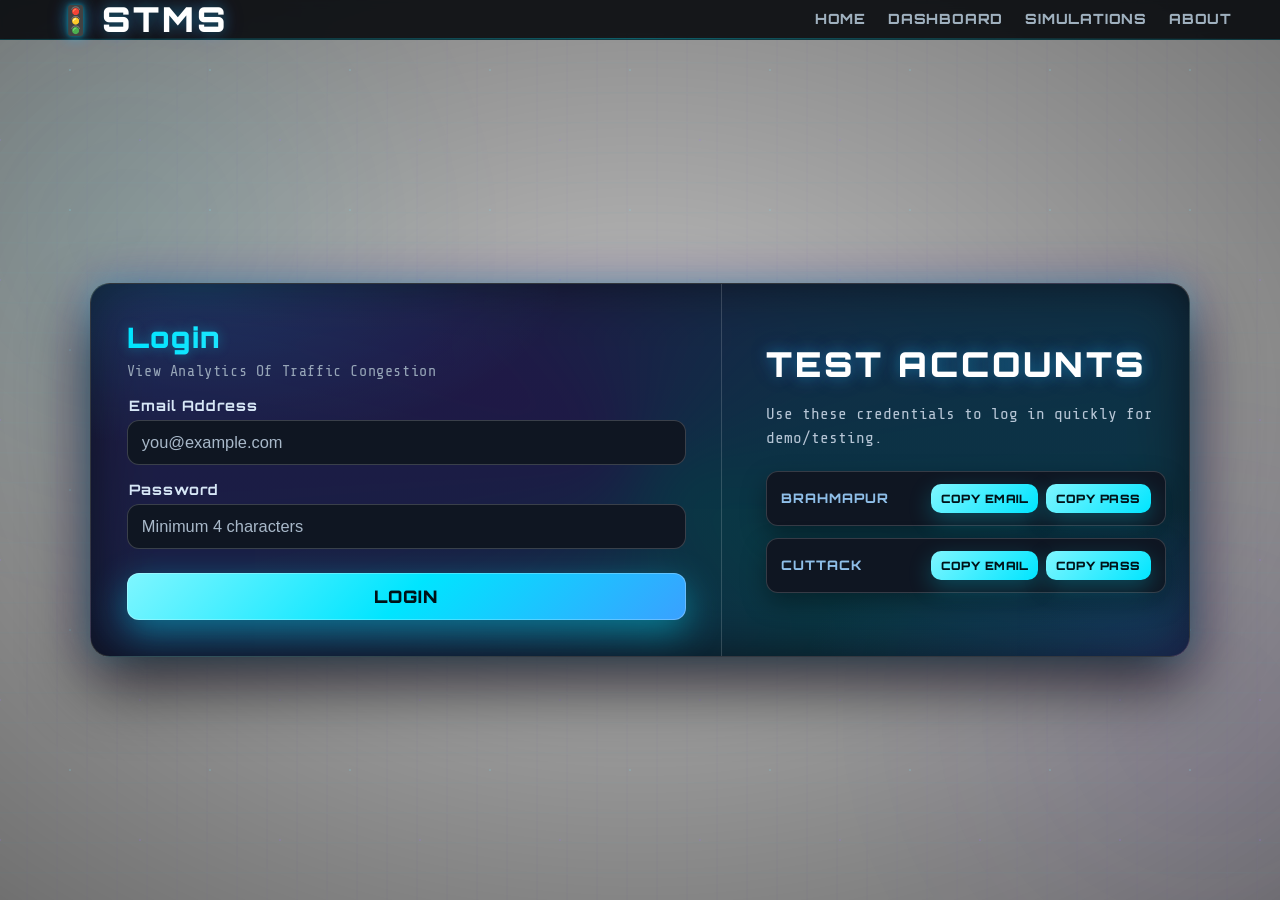
==== index.html @ 1a7c2e80 "Add files via upload" ====
<!DOCTYPE html>
<html lang="en">
<head>
<meta charset="UTF-8" />
<meta name="viewport" content="width=device-width, initial-scale=1.0"/>
<title>Odisha Traffic Management - Login</title>

<link href="https://fonts.googleapis.com/css2?family=Orbitron:wght@400;700;900&family=Share+Tech+Mono&display=swap" rel="stylesheet">

<style>

:root{
  --accent:#00e5ff;
  --accent2:#7a39ff;
  --text:#eef1f4;
  --muted:#97a6b8;
  --error:#ff6b6b;
  --panel:#0c121b;
  --panel2:#0a0f17;
  --line:rgba(255,255,255,.16);
  --nav-h: 40px; /* ultra-slim navbar */
}

/* Reset */
*{margin:0;padding:0;box-sizing:border-box}
html,body{height:100%}

/* GLOBAL */
body{
  /* background:#000; color:var(--text);  */
   background: url("photo.jpg") center/cover no-repeat fixed;
  color:var(--text); 
  font-family:'Share Tech Mono',system-ui,Segoe UI,Roboto,Arial,sans-serif;
  display:flex; align-items:center; justify-content:center;
  padding: calc(min(4vh,24px) + var(--nav-h)) 12px min(4vh,24px);
  position:relative;
  overflow-x:hidden;
}

/* BACKGROUND VIDEO (blurred) */
.bg-video{
  position:fixed; inset:0;
  width:100%; height:100%; object-fit:cover;
  z-index:-3;
  /* filter: blur(7px) brightness(.45) contrast(1.08) saturate(1.05);
  transform: scale(1.06); /* hide blur edges */
   /* will-change: filter, transform;
  background:#000;     */
}

/* Vignette overlay to boost readability */
.bg-vignette{
  position:fixed; inset:0; z-index:-2; pointer-events:none;
  background:
    radial-gradient(120% 120% at 50% 45%, rgba(0,0,0,.25) 0%, rgba(0,0,0,.55) 60%, rgba(0,0,0,.8) 100%);
}

/* EFFECT LAYERS (over video, under content) */
.bg{
  position:fixed; inset:0; z-index:-1; pointer-events:none; overflow:hidden;
  transform: translateZ(0);
}

/* Corner neon glows */
.glow{position:absolute; width:60vmax; height:60vmax; border-radius:50%; filter: blur(90px); opacity:.22;}
.glow.l{
  left:-20vmax; top:-12vmax;
  background: radial-gradient(circle at 50% 50%, rgba(0,229,255,.42), transparent 60%);
  animation: floatL 20s ease-in-out infinite alternate;
}
.glow.r{
  right:-24vmax; bottom:-16vmax;
  background: radial-gradient(circle at 50% 50%, rgba(122,57,255,.36), transparent 60%);
  animation: floatR 26s ease-in-out infinite alternate;
}

/* Subtle animated grid */
.grid{
  position:absolute; inset:-2px; opacity:.16; mix-blend-mode:normal;
  background:
    repeating-linear-gradient(0deg, transparent 0 28px, rgba(0,229,255,.12) 29px 30px),
    repeating-linear-gradient(90deg, transparent 0 28px, rgba(122,57,255,.1) 29px 30px);
  animation: drift 28s linear infinite;
  -webkit-mask: radial-gradient(120% 120% at 50% 45%, #000 60%, transparent 95%);
          mask: radial-gradient(120% 120% at 50% 45%, #000 60%, transparent 95%);
}

/* Sparse twinkling dots */
.dots{
  position:absolute; inset:0; opacity:.18;
  background:
    radial-gradient(#7ee9ff 1px, transparent 1px) 0 0/ 140px 140px,
    radial-gradient(#9d77ff 1px, transparent 1px) 70px 70px/ 140px 140px;
  animation: dotsMove 40s linear infinite;
}

/* Gentle scan sweep */
.scan{
  position:absolute; left:0; right:0; height:120px; top:-120px; opacity:.22;
  background: linear-gradient(to bottom, transparent 0%, rgba(0,229,255,.08) 50%, transparent 100%);
  filter: blur(1px);
  animation: scanMove 12s linear infinite;
}

/* NAVBAR (sleek horizontal line) */
.navbar{
  position:fixed; top:0; left:0; right:0; height:var(--nav-h);
  background:rgba(8,10,14,.9);
  border-bottom:1px solid rgba(0,229,255,.18);
  backdrop-filter: blur(4px);
  z-index:1000;
}
.navbar::after{
  content:""; position:absolute; left:0; right:0; bottom:0; height:1px;
  background: linear-gradient(90deg, transparent, rgba(0,229,255,.35), transparent);
}
.nav-inner{
  width:min(1200px, 96vw);
  margin:0 auto; height:100%;
  display:flex; align-items:center; justify-content:space-between;
  padding:0 8px;
}

/* VERY SMALL brand (short text) */
.brand{
  display:flex; align-items:center; gap:6px; text-decoration:none;
  font-family:'Orbitron',sans-serif; font-weight:900; letter-spacing:.5px; text-transform:uppercase;
  color:var(--accent);
  font-size: clamp(.36rem, .2rem + .35vw, .56rem);
  text-shadow: 0 0 4px rgba(0,229,255,.55), 0 0 8px rgba(0,229,255,.3);
  line-height:1; white-space:nowrap;
}
.brand .icon{ font-size:.82em; filter: drop-shadow(0 0 2px rgba(0,229,255,.5)); }

.nav-links{ display:flex; align-items:center; gap: clamp(10px, 1.8vw, 22px); }
.nav-links a{
  font-family:'Orbitron',sans-serif; font-weight:800; text-transform:uppercase; text-decoration:none;
  letter-spacing:.8px; line-height:1; color:#9fb0be;
  font-size: clamp(.68rem, .45rem + .7vw, .88rem);
  transition: color .15s ease, text-shadow .15s ease, transform .15s ease;
}
.nav-links a:hover{ color:var(--accent); text-shadow:0 0 8px rgba(0,229,255,.8); transform: translateY(-1px); }
.nav-links a.active{ color:var(--accent); text-shadow:0 0 9px rgba(0,229,255,.9); }

/* Center neon card (split layout) */
.auth-card{
  width:min(1100px,95vw);
  border-radius:20px;
  background:
    radial-gradient(60% 80% at 10% 0%, rgba(0,229,255,.14), transparent 55%),
    radial-gradient(70% 80% at 100% 100%, rgba(122,57,255,.14), transparent 50%),
    linear-gradient(180deg, var(--panel) 0%, var(--panel2) 100%);
  border:1px solid var(--line);
  box-shadow:
    0 28px 64px rgba(0,0,0,.68),
    0 0 26px rgba(0,229,255,.26),
    0 0 56px rgba(122,57,255,.2);
  display:grid; grid-template-columns: 1.15fr 0.85fr;
  overflow:hidden;
  transform-style:preserve-3d;
  animation: popIn .6s cubic-bezier(.22,1,.36,1) both, floatPulse 6s ease-in-out 1s infinite;
  position:relative;
}
.auth-card::before{
  content:""; position:absolute; inset:-6px; border-radius:24px; z-index:-1;
  background: conic-gradient(from 120deg, rgba(0,229,255,.5), rgba(122,57,255,.5), rgba(0,229,255,.5));
  filter: blur(30px); opacity:.38;
}
.auth-card::after{
  content:""; position:absolute; inset:0; pointer-events:none; border-radius:20px;
  background: linear-gradient(120deg, rgba(255,255,255,.18), rgba(255,255,255,0) 60%);
  transform: skewX(-18deg); filter: blur(6px); opacity:.22;
  clip-path: inset(0 100% 0 0 round 20px);
  animation: sweep 1.1s cubic-bezier(.22,1,.36,1) .35s forwards;
}

/* Left column (Login) */
.left{ padding: clamp(22px, 2.8vw, 40px); border-right:1px solid var(--line); }
.title{
  font-family:'Orbitron',sans-serif; font-weight:900;
  font-size: clamp(1.22rem,.88rem + 1.1vw,1.85rem); letter-spacing:1.6px; margin-bottom:8px;
  background: linear-gradient(90deg,var(--accent),#b7f3ff);
  -webkit-background-clip: text; background-clip:text; color:transparent;
  text-shadow:0 0 12px rgba(0,229,255,.35);
}
.sub{
  color:var(--muted); margin-bottom: clamp(16px,1.4vw,24px);
  font-size: clamp(.88rem,.72rem + .28vw,.98rem); letter-spacing:.6px;
}
.field{ margin-bottom:16px; }
label{
  display:block; margin:0 0 6px 2px; color:#d7e7f6;
  font-family:'Orbitron',sans-serif; font-weight:700; letter-spacing:1px;
  font-size: clamp(.86rem,.72rem + .22vw,1rem);
}
input{
  width:100%; padding:12px 14px; border-radius:12px; outline:none;
  background:#0f1622; color:#eaf6ff; border:1px solid rgba(255,255,255,.18);
  font-size: clamp(.95rem,.85rem + .22vw,1.05rem);
  transition:border .2s ease, box-shadow .2s ease, transform .12s ease;
  text-transform:none;
}
input::placeholder{ color:#a8b8c9; }
input:focus{
  border-color:var(--accent);
  box-shadow:0 0 0 4px rgba(0,229,255,.15), 0 10px 20px rgba(0,0,0,.35);
  transform: translateY(-1px);
}

.err{ display:none; color:var(--error); background:rgba(255,107,107,.1);
  border:1px solid rgba(255,107,107,.3); padding:8px 10px; border-radius:10px; font-size:.86rem; margin-top:8px; }

/* Button */
.btn{
  width:100%; margin-top:8px; border:none; cursor:pointer;
  padding:13px 18px; border-radius:12px;
  color:#001218; font-weight:900; letter-spacing:1px; font-family:'Orbitron',sans-serif;
  font-size: clamp(.98rem,.86rem + .35vw,1.08rem);
  background: linear-gradient(135deg, #7ff6ff, var(--accent), #3aa0ff);
  box-shadow: 0 12px 36px rgba(0,229,255,.45), inset 0 0 0 1px rgba(255,255,255,.25);
  transition: transform .18s ease, box-shadow .22s ease, filter .22s ease;
}
.btn:hover{ transform: translateY(-2px); filter:brightness(1.06);}
.btn:active{ transform: translateY(0); }

/* Right column (Test creds) */
.right{
  padding: clamp(20px, 2.6vw, 38px);
  display:flex; flex-direction:column; align-items:flex-start;
  justify-content:center; gap: clamp(14px,1.6vw,22px);
}
.brand{
  margin-left: clamp(6px, .8vw, 14px);
  font-family:'Orbitron',sans-serif; font-weight:900;
  font-size: clamp(1.35rem,.9rem + 1.8vw,2.15rem);
  letter-spacing:3px; color:#ffffff;
  text-shadow:0 0 14px rgba(0,229,255,.32), 0 0 22px rgba(122,57,255,.22);
}
.helper{ color:#b7c6d6; max-width:520px; line-height:1.5; margin-left: clamp(6px, .8vw, 14px); }
.creds{ width:100%; max-width:580px; display:grid; gap:12px; margin-left: clamp(6px, .8vw, 14px); }
.cred{
  background:#0f1622; border:1px solid rgba(255,255,255,.16); border-radius:12px;
  padding:12px 14px;
  display:flex; align-items:center; justify-content:space-between; gap:12px;
  box-shadow:0 10px 24px rgba(0,0,0,.35);
}
.cred .label{ color:#8fbfe9; font-weight:800; font-family:'Orbitron',sans-serif; letter-spacing:1px; font-size:.82rem; }
.cred .value{ display:none; } /* prevent stray 'E..' */
.actions{ display:flex; gap:8px; }
.copy{
  border:none; cursor:pointer; color:#001218;
  background:linear-gradient(135deg,#7ff6ff,var(--accent));
  font-family:'Orbitron',sans-serif; font-weight:900; letter-spacing:.5px;
  padding:7px 10px; border-radius:10px; box-shadow:0 8px 22px rgba(0,229,255,.25);
  transition: transform .15s ease, filter .2s ease;
  font-size:.72rem;
}
.copy:hover{ transform: translateY(-1px); filter:brightness(1.05); }
.copy:active{ transform: translateY(0); }

/* Keyframes for background */
@keyframes drift{
  0%{ background-position: 0 0, 0 0; }
  100%{ background-position: 300px 300px, -300px -300px; }
}
@keyframes scanMove{
  0%{ transform: translateY(-120px); }
  100%{ transform: translateY(120vh); }
}
@keyframes dotsMove{
  0%{ background-position: 0 0, 70px 70px; }
  100%{ background-position: 140px 140px, 210px 210px; }
}
@keyframes floatL{
  0%{ transform: translate(0,0) scale(1); }
  100%{ transform: translate(2%, -2%) scale(1.05); }
}
@keyframes floatR{
  0%{ transform: translate(0,0) scale(1); }
  100%{ transform: translate(-2%, 2%) scale(1.06); }
}
@keyframes popIn{
  0%{ opacity:0; transform: scale(.92) translateY(18px); }
  60%{ opacity:1; transform: scale(1.04) translateY(-2px); }
  100%{ transform: scale(1) translateY(0); }
}
@keyframes floatPulse{ 0%,100%{ transform: translateY(0);} 50%{ transform: translateY(-4px);} }
@keyframes sweep{ 0%{ clip-path: inset(0 100% 0 0 round 20px);} 100%{ clip-path: inset(0 0 0 0 round 20px); opacity:0;} }

/* Reduced motion */
@media (prefers-reduced-motion: reduce){
  .glow,.grid,.dots,.scan{ animation:none }
  .auth-card{ animation:none }
  .bg-video{ filter: brightness(.5) contrast(1.05); } /* keep static */
}
@media (max-width:880px){
  .auth-card{ grid-template-columns:1fr; }
  .left{ border-right:none; border-bottom:1px solid var(--line); }
}
</style>
</head>
<body>

<!-- Background video -->
<video class="bg-video" autoplay muted loop playsinline poster="traffic-poster.jpg">
  <source src="traffic.mp4" type="video/mp4">
  <!-- Add WebM optionally
  <source src="traffic.webm" type="video/webm"> -->
</video>
<div class="bg-vignette" aria-hidden="true"></div>

<!-- Extra effects -->
<div class="bg" aria-hidden="true">
  <div class="glow l"></div>
  <div class="glow r"></div>
  <div class="grid"></div>
  <div class="dots"></div>
  <div class="scan"></div>
</div>

<!-- ULTRA-SLIM NAVBAR -->
<nav class="navbar">
  <div class="nav-inner">
    <a href="index.html" class="brand" aria-label="Smart Traffic Management System" title="Smart Traffic Management System">
      <span class="icon">🚦</span>
      <span>STMS</span>
    </a>
    <div class="nav-links">
      <a href="index.html">Home</a>
      <a href="dashboard.html">Dashboard</a>
      <a href="simulation.html">Simulations</a>
      <a href="about.html">About</a>
    </div>
  </div>
</nav>

<div class="auth-card tilt" id="card">
  <!-- Left: Login -->
  <section class="left">
    <h1 class="title">Login</h1>
    <p class="sub">View Analytics Of Traffic Congestion</p>

    <form id="signupForm" novalidate>
      <div class="field">
        <label for="email">Email Address</label>
        <input id="email" name="email" type="text" placeholder="you@example.com" required>
      </div>
      <div class="field">
        <label for="pass">Password</label>
        <input id="pass" name="pass" type="password" placeholder="Minimum 4 characters" required>
      </div>

      <div class="err" id="errBox">Please fill all fields correctly.</div>
      <button class="btn" type="submit">LOGIN</button>
    </form>
  </section>

  <!-- Right: Test Credentials -->
  <section class="right">
    <div class="brand">TEST ACCOUNTS</div>
    <p class="helper">Use these credentials to log in quickly for demo/testing.</p>

    <div class="creds">
      <div class="cred" data-email="brahmapur@dashboard.com" data-pass="1234">
        <span class="label">BRAHMAPUR</span>
        <div class="actions">
          <button class="copy" data-type="email">COPY EMAIL</button>
          <button class="copy" data-type="pass">COPY PASS</button>
        </div>
      </div>

      <div class="cred" data-email="cuttack@dashboard.com" data-pass="1234">
        <span class="label">CUTTACK</span>
        <div class="actions">
          <button class="copy" data-type="email">COPY EMAIL</button>
          <button class="copy" data-type="pass">COPY PASS</button>
        </div>
      </div>
    </div>
  </section>
</div>

<script>
  // Add this to the login page to make DASHBOARD glow
document.addEventListener('DOMContentLoaded', function() {
  // Get current page name
  const currentPage = window.location.pathname.split('/').pop();
  
  // Only apply on login page
  if (currentPage === 'login.html') {
    // Find the dashboard link
    const dashboardLink = document.querySelector('.nav-links a[href="dashboard.html"]');
    
    // Add active class to dashboard link
    if (dashboardLink) {
      // First remove any existing active class
      document.querySelectorAll('.nav-links a').forEach(link => {
        link.classList.remove('active');
      });
      
      // Add active class to dashboard link
      dashboardLink.classList.add('active');
    }
  }
});
// Try to autoplay video; if blocked, hide it gracefully
(function(){
  const v = document.querySelector('.bg-video');
  if(!v) return;
  const p = v.play();
  if (p && typeof p.catch === 'function') {
    p.catch(()=>{ v.style.display = 'none'; });
  }
})();

function isEmail(v){ return /^[^\s@]+@[^\s@]+\.[^\s@]+$/.test(v); }

// Copy buttons (email or pass)
document.querySelectorAll('.copy').forEach(btn=>{
  btn.addEventListener('click', ()=>{
    const row = btn.closest('.cred');
    const type = btn.dataset.type;
    const text = type === 'email' ? row.dataset.email : row.dataset.pass;

    const doCopy = async (t)=>{
      try{
        await navigator.clipboard.writeText(t);
      }catch(e){
        const ta=document.createElement('textarea');
        ta.value=t; document.body.appendChild(ta); ta.select(); document.execCommand('copy'); ta.remove();
      }
    };
    doCopy(text).then(()=>{
      const old = btn.textContent;
      btn.textContent = 'COPIED!';
      setTimeout(()=>btn.textContent=old, 900);
    });
  });
});

// Handle login (demo save + redirect)
document.getElementById('signupForm').addEventListener('submit', (e) => {
  e.preventDefault();
  errBox.style.display = 'none';

  const email = document.getElementById('email').value.trim();
  const pass = document.getElementById('pass').value.trim();

  if (!isEmail(email) || pass.length < 4) {
    errBox.textContent = !isEmail(email) ? 'Enter a valid email.' : 'Password must be at least 4 characters.';
    errBox.style.display = 'block';
    return;
  }

  // Check the LOCAL PART (before @) for location keywords
  const emailParts = email.split('@');
  const localPart = emailParts[0].toLowerCase();
  
  // Determine role based on LOCAL PART (not domain)
  let role = 'user';
  if (localPart.includes('brahmapur')) {
    role = 'admin';
  } else if (localPart.includes('cuttack')) {
    role = 'user';
  }

  // Save to appropriate list based on role
  const storageKey = role === 'admin' ? 'admin' : 'users';
  const users = JSON.parse(localStorage.getItem(storageKey) || '[]');
  
  // Check if user already exists
  const existingUser = users.find(u => u.email === email);
  if (existingUser) {
    existingUser.pass = pass;
  } else {
    users.push({ email, pass, role });
  }
  
  localStorage.setItem(storageKey, JSON.stringify(users));
  localStorage.setItem('currentUser', JSON.stringify({ email, role }));
  window.location.href = 'dashboard.html';

});

// Subtle tilt (center card)
(function(){
  const card = document.getElementById('card');
  if(!window.matchMedia('(pointer:fine)').matches) return;
  const strength = 10;
  function onMove(e){
    const r = card.getBoundingClientRect();
    const cx = r.left + r.width/2, cy = r.top + r.height/2;
    const dx = (e.clientX - cx)/r.width, dy = (e.clientY - cy)/r.height;
    card.style.transform = `rotateY(${dx*strength}deg) rotateX(${-dy*strength}deg)`;
  }
  function reset(){ card.style.transform = ''; }
  card.addEventListener('mousemove', onMove);
  card.addEventListener('mouseleave', reset);
})();
</script>
</body>
</html>
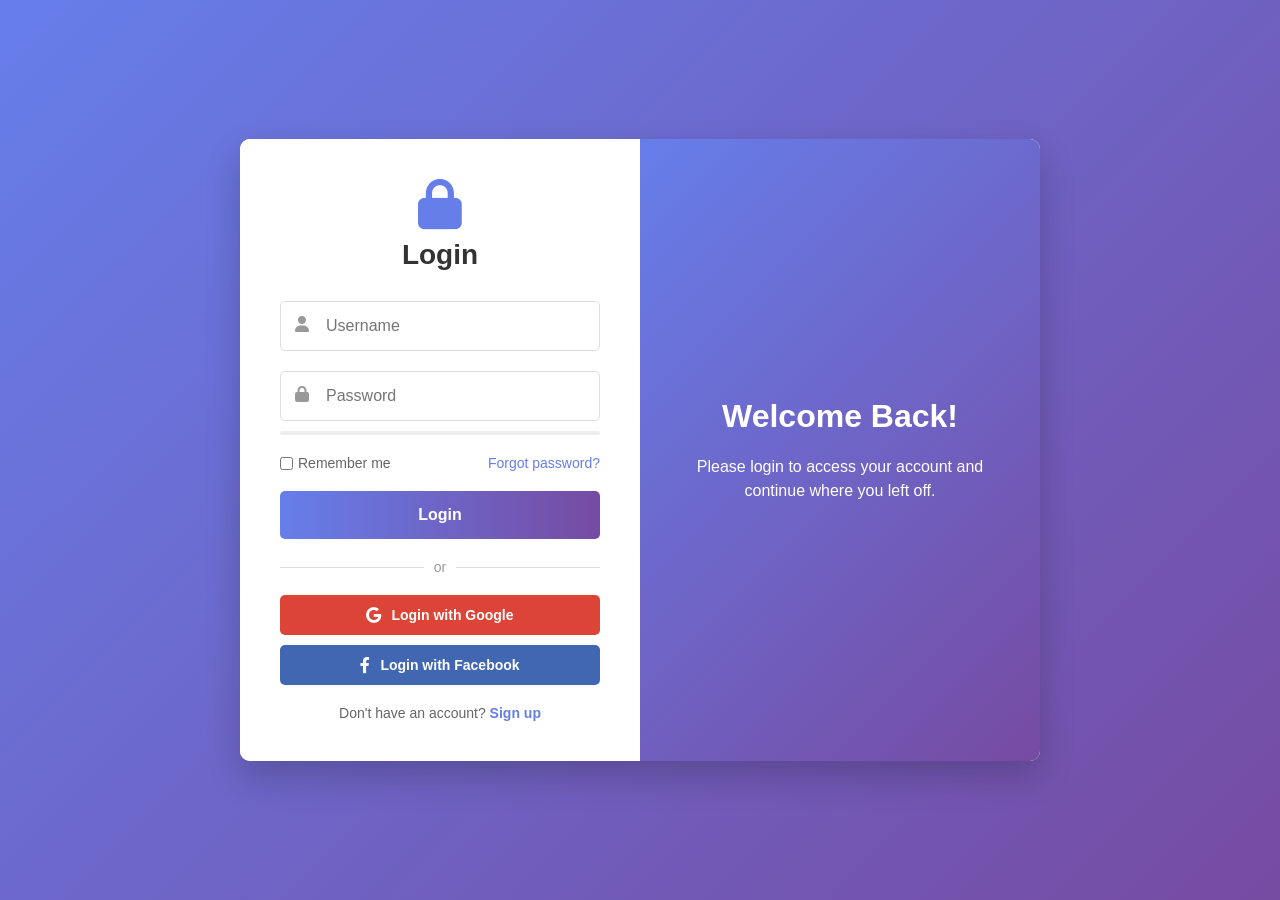
==== commit 2a2c507c: "Add files via upload" ====
--- a/index.html
+++ b/index.html
@@ -1,502 +1,573 @@
 <!DOCTYPE html>
 <html lang="en">
 <head>
-<meta charset="UTF-8" />
-<meta name="viewport" content="width=device-width, initial-scale=1.0"/>
-<title>Odisha Traffic Management - Login</title>
-
-<link href="https://fonts.googleapis.com/css2?family=Orbitron:wght@400;700;900&family=Share+Tech+Mono&display=swap" rel="stylesheet">
-
-<style>
-
-:root{
-  --accent:#00e5ff;
-  --accent2:#7a39ff;
-  --text:#eef1f4;
-  --muted:#97a6b8;
-  --error:#ff6b6b;
-  --panel:#0c121b;
-  --panel2:#0a0f17;
-  --line:rgba(255,255,255,.16);
-  --nav-h: 40px; /* ultra-slim navbar */
-}
-
-/* Reset */
-*{margin:0;padding:0;box-sizing:border-box}
-html,body{height:100%}
-
-/* GLOBAL */
-body{
-  /* background:#000; color:var(--text);  */
-   background: url("photo.jpg") center/cover no-repeat fixed;
-  color:var(--text); 
-  font-family:'Share Tech Mono',system-ui,Segoe UI,Roboto,Arial,sans-serif;
-  display:flex; align-items:center; justify-content:center;
-  padding: calc(min(4vh,24px) + var(--nav-h)) 12px min(4vh,24px);
-  position:relative;
-  overflow-x:hidden;
-}
-
-/* BACKGROUND VIDEO (blurred) */
-.bg-video{
-  position:fixed; inset:0;
-  width:100%; height:100%; object-fit:cover;
-  z-index:-3;
-  /* filter: blur(7px) brightness(.45) contrast(1.08) saturate(1.05);
-  transform: scale(1.06); /* hide blur edges */
-   /* will-change: filter, transform;
-  background:#000;     */
-}
-
-/* Vignette overlay to boost readability */
-.bg-vignette{
-  position:fixed; inset:0; z-index:-2; pointer-events:none;
-  background:
-    radial-gradient(120% 120% at 50% 45%, rgba(0,0,0,.25) 0%, rgba(0,0,0,.55) 60%, rgba(0,0,0,.8) 100%);
-}
-
-/* EFFECT LAYERS (over video, under content) */
-.bg{
-  position:fixed; inset:0; z-index:-1; pointer-events:none; overflow:hidden;
-  transform: translateZ(0);
-}
-
-/* Corner neon glows */
-.glow{position:absolute; width:60vmax; height:60vmax; border-radius:50%; filter: blur(90px); opacity:.22;}
-.glow.l{
-  left:-20vmax; top:-12vmax;
-  background: radial-gradient(circle at 50% 50%, rgba(0,229,255,.42), transparent 60%);
-  animation: floatL 20s ease-in-out infinite alternate;
-}
-.glow.r{
-  right:-24vmax; bottom:-16vmax;
-  background: radial-gradient(circle at 50% 50%, rgba(122,57,255,.36), transparent 60%);
-  animation: floatR 26s ease-in-out infinite alternate;
-}
-
-/* Subtle animated grid */
-.grid{
-  position:absolute; inset:-2px; opacity:.16; mix-blend-mode:normal;
-  background:
-    repeating-linear-gradient(0deg, transparent 0 28px, rgba(0,229,255,.12) 29px 30px),
-    repeating-linear-gradient(90deg, transparent 0 28px, rgba(122,57,255,.1) 29px 30px);
-  animation: drift 28s linear infinite;
-  -webkit-mask: radial-gradient(120% 120% at 50% 45%, #000 60%, transparent 95%);
-          mask: radial-gradient(120% 120% at 50% 45%, #000 60%, transparent 95%);
-}
-
-/* Sparse twinkling dots */
-.dots{
-  position:absolute; inset:0; opacity:.18;
-  background:
-    radial-gradient(#7ee9ff 1px, transparent 1px) 0 0/ 140px 140px,
-    radial-gradient(#9d77ff 1px, transparent 1px) 70px 70px/ 140px 140px;
-  animation: dotsMove 40s linear infinite;
-}
-
-/* Gentle scan sweep */
-.scan{
-  position:absolute; left:0; right:0; height:120px; top:-120px; opacity:.22;
-  background: linear-gradient(to bottom, transparent 0%, rgba(0,229,255,.08) 50%, transparent 100%);
-  filter: blur(1px);
-  animation: scanMove 12s linear infinite;
-}
-
-/* NAVBAR (sleek horizontal line) */
-.navbar{
-  position:fixed; top:0; left:0; right:0; height:var(--nav-h);
-  background:rgba(8,10,14,.9);
-  border-bottom:1px solid rgba(0,229,255,.18);
-  backdrop-filter: blur(4px);
-  z-index:1000;
-}
-.navbar::after{
-  content:""; position:absolute; left:0; right:0; bottom:0; height:1px;
-  background: linear-gradient(90deg, transparent, rgba(0,229,255,.35), transparent);
-}
-.nav-inner{
-  width:min(1200px, 96vw);
-  margin:0 auto; height:100%;
-  display:flex; align-items:center; justify-content:space-between;
-  padding:0 8px;
-}
-
-/* VERY SMALL brand (short text) */
-.brand{
-  display:flex; align-items:center; gap:6px; text-decoration:none;
-  font-family:'Orbitron',sans-serif; font-weight:900; letter-spacing:.5px; text-transform:uppercase;
-  color:var(--accent);
-  font-size: clamp(.36rem, .2rem + .35vw, .56rem);
-  text-shadow: 0 0 4px rgba(0,229,255,.55), 0 0 8px rgba(0,229,255,.3);
-  line-height:1; white-space:nowrap;
-}
-.brand .icon{ font-size:.82em; filter: drop-shadow(0 0 2px rgba(0,229,255,.5)); }
-
-.nav-links{ display:flex; align-items:center; gap: clamp(10px, 1.8vw, 22px); }
-.nav-links a{
-  font-family:'Orbitron',sans-serif; font-weight:800; text-transform:uppercase; text-decoration:none;
-  letter-spacing:.8px; line-height:1; color:#9fb0be;
-  font-size: clamp(.68rem, .45rem + .7vw, .88rem);
-  transition: color .15s ease, text-shadow .15s ease, transform .15s ease;
-}
-.nav-links a:hover{ color:var(--accent); text-shadow:0 0 8px rgba(0,229,255,.8); transform: translateY(-1px); }
-.nav-links a.active{ color:var(--accent); text-shadow:0 0 9px rgba(0,229,255,.9); }
-
-/* Center neon card (split layout) */
-.auth-card{
-  width:min(1100px,95vw);
-  border-radius:20px;
-  background:
-    radial-gradient(60% 80% at 10% 0%, rgba(0,229,255,.14), transparent 55%),
-    radial-gradient(70% 80% at 100% 100%, rgba(122,57,255,.14), transparent 50%),
-    linear-gradient(180deg, var(--panel) 0%, var(--panel2) 100%);
-  border:1px solid var(--line);
-  box-shadow:
-    0 28px 64px rgba(0,0,0,.68),
-    0 0 26px rgba(0,229,255,.26),
-    0 0 56px rgba(122,57,255,.2);
-  display:grid; grid-template-columns: 1.15fr 0.85fr;
-  overflow:hidden;
-  transform-style:preserve-3d;
-  animation: popIn .6s cubic-bezier(.22,1,.36,1) both, floatPulse 6s ease-in-out 1s infinite;
-  position:relative;
-}
-.auth-card::before{
-  content:""; position:absolute; inset:-6px; border-radius:24px; z-index:-1;
-  background: conic-gradient(from 120deg, rgba(0,229,255,.5), rgba(122,57,255,.5), rgba(0,229,255,.5));
-  filter: blur(30px); opacity:.38;
-}
-.auth-card::after{
-  content:""; position:absolute; inset:0; pointer-events:none; border-radius:20px;
-  background: linear-gradient(120deg, rgba(255,255,255,.18), rgba(255,255,255,0) 60%);
-  transform: skewX(-18deg); filter: blur(6px); opacity:.22;
-  clip-path: inset(0 100% 0 0 round 20px);
-  animation: sweep 1.1s cubic-bezier(.22,1,.36,1) .35s forwards;
-}
-
-/* Left column (Login) */
-.left{ padding: clamp(22px, 2.8vw, 40px); border-right:1px solid var(--line); }
-.title{
-  font-family:'Orbitron',sans-serif; font-weight:900;
-  font-size: clamp(1.22rem,.88rem + 1.1vw,1.85rem); letter-spacing:1.6px; margin-bottom:8px;
-  background: linear-gradient(90deg,var(--accent),#b7f3ff);
-  -webkit-background-clip: text; background-clip:text; color:transparent;
-  text-shadow:0 0 12px rgba(0,229,255,.35);
-}
-.sub{
-  color:var(--muted); margin-bottom: clamp(16px,1.4vw,24px);
-  font-size: clamp(.88rem,.72rem + .28vw,.98rem); letter-spacing:.6px;
-}
-.field{ margin-bottom:16px; }
-label{
-  display:block; margin:0 0 6px 2px; color:#d7e7f6;
-  font-family:'Orbitron',sans-serif; font-weight:700; letter-spacing:1px;
-  font-size: clamp(.86rem,.72rem + .22vw,1rem);
-}
-input{
-  width:100%; padding:12px 14px; border-radius:12px; outline:none;
-  background:#0f1622; color:#eaf6ff; border:1px solid rgba(255,255,255,.18);
-  font-size: clamp(.95rem,.85rem + .22vw,1.05rem);
-  transition:border .2s ease, box-shadow .2s ease, transform .12s ease;
-  text-transform:none;
-}
-input::placeholder{ color:#a8b8c9; }
-input:focus{
-  border-color:var(--accent);
-  box-shadow:0 0 0 4px rgba(0,229,255,.15), 0 10px 20px rgba(0,0,0,.35);
-  transform: translateY(-1px);
-}
-
-.err{ display:none; color:var(--error); background:rgba(255,107,107,.1);
-  border:1px solid rgba(255,107,107,.3); padding:8px 10px; border-radius:10px; font-size:.86rem; margin-top:8px; }
-
-/* Button */
-.btn{
-  width:100%; margin-top:8px; border:none; cursor:pointer;
-  padding:13px 18px; border-radius:12px;
-  color:#001218; font-weight:900; letter-spacing:1px; font-family:'Orbitron',sans-serif;
-  font-size: clamp(.98rem,.86rem + .35vw,1.08rem);
-  background: linear-gradient(135deg, #7ff6ff, var(--accent), #3aa0ff);
-  box-shadow: 0 12px 36px rgba(0,229,255,.45), inset 0 0 0 1px rgba(255,255,255,.25);
-  transition: transform .18s ease, box-shadow .22s ease, filter .22s ease;
-}
-.btn:hover{ transform: translateY(-2px); filter:brightness(1.06);}
-.btn:active{ transform: translateY(0); }
-
-/* Right column (Test creds) */
-.right{
-  padding: clamp(20px, 2.6vw, 38px);
-  display:flex; flex-direction:column; align-items:flex-start;
-  justify-content:center; gap: clamp(14px,1.6vw,22px);
-}
-.brand{
-  margin-left: clamp(6px, .8vw, 14px);
-  font-family:'Orbitron',sans-serif; font-weight:900;
-  font-size: clamp(1.35rem,.9rem + 1.8vw,2.15rem);
-  letter-spacing:3px; color:#ffffff;
-  text-shadow:0 0 14px rgba(0,229,255,.32), 0 0 22px rgba(122,57,255,.22);
-}
-.helper{ color:#b7c6d6; max-width:520px; line-height:1.5; margin-left: clamp(6px, .8vw, 14px); }
-.creds{ width:100%; max-width:580px; display:grid; gap:12px; margin-left: clamp(6px, .8vw, 14px); }
-.cred{
-  background:#0f1622; border:1px solid rgba(255,255,255,.16); border-radius:12px;
-  padding:12px 14px;
-  display:flex; align-items:center; justify-content:space-between; gap:12px;
-  box-shadow:0 10px 24px rgba(0,0,0,.35);
-}
-.cred .label{ color:#8fbfe9; font-weight:800; font-family:'Orbitron',sans-serif; letter-spacing:1px; font-size:.82rem; }
-.cred .value{ display:none; } /* prevent stray 'E..' */
-.actions{ display:flex; gap:8px; }
-.copy{
-  border:none; cursor:pointer; color:#001218;
-  background:linear-gradient(135deg,#7ff6ff,var(--accent));
-  font-family:'Orbitron',sans-serif; font-weight:900; letter-spacing:.5px;
-  padding:7px 10px; border-radius:10px; box-shadow:0 8px 22px rgba(0,229,255,.25);
-  transition: transform .15s ease, filter .2s ease;
-  font-size:.72rem;
-}
-.copy:hover{ transform: translateY(-1px); filter:brightness(1.05); }
-.copy:active{ transform: translateY(0); }
-
-/* Keyframes for background */
-@keyframes drift{
-  0%{ background-position: 0 0, 0 0; }
-  100%{ background-position: 300px 300px, -300px -300px; }
-}
-@keyframes scanMove{
-  0%{ transform: translateY(-120px); }
-  100%{ transform: translateY(120vh); }
-}
-@keyframes dotsMove{
-  0%{ background-position: 0 0, 70px 70px; }
-  100%{ background-position: 140px 140px, 210px 210px; }
-}
-@keyframes floatL{
-  0%{ transform: translate(0,0) scale(1); }
-  100%{ transform: translate(2%, -2%) scale(1.05); }
-}
-@keyframes floatR{
-  0%{ transform: translate(0,0) scale(1); }
-  100%{ transform: translate(-2%, 2%) scale(1.06); }
-}
-@keyframes popIn{
-  0%{ opacity:0; transform: scale(.92) translateY(18px); }
-  60%{ opacity:1; transform: scale(1.04) translateY(-2px); }
-  100%{ transform: scale(1) translateY(0); }
-}
-@keyframes floatPulse{ 0%,100%{ transform: translateY(0);} 50%{ transform: translateY(-4px);} }
-@keyframes sweep{ 0%{ clip-path: inset(0 100% 0 0 round 20px);} 100%{ clip-path: inset(0 0 0 0 round 20px); opacity:0;} }
-
-/* Reduced motion */
-@media (prefers-reduced-motion: reduce){
-  .glow,.grid,.dots,.scan{ animation:none }
-  .auth-card{ animation:none }
-  .bg-video{ filter: brightness(.5) contrast(1.05); } /* keep static */
-}
-@media (max-width:880px){
-  .auth-card{ grid-template-columns:1fr; }
-  .left{ border-right:none; border-bottom:1px solid var(--line); }
-}
-</style>
+    <meta charset="UTF-8">
+    <meta name="viewport" content="width=device-width, initial-scale=1.0">
+    <title>Practice Login System</title>
+    <link rel="stylesheet" href="https://cdnjs.cloudflare.com/ajax/libs/font-awesome/6.0.0-beta3/css/all.min.css">
+    <style>
+        * {
+            margin: 0;
+            padding: 0;
+            box-sizing: border-box;
+            font-family: 'Segoe UI', Tahoma, Geneva, Verdana, sans-serif;
+        }
+
+        body {
+            background: linear-gradient(135deg, #667eea 0%, #764ba2 100%);
+            height: 100vh;
+            display: flex;
+            justify-content: center;
+            align-items: center;
+        }
+
+        .container {
+            display: flex;
+            background-color: white;
+            border-radius: 10px;
+            box-shadow: 0 15px 35px rgba(0, 0, 0, 0.2);
+            overflow: hidden;
+            width: 800px;
+            max-width: 90%;
+        }
+
+        .login-container {
+            padding: 40px;
+            width: 50%;
+            background-color: white;
+        }
+
+        .welcome-message {
+            width: 50%;
+            background: linear-gradient(135deg, #667eea 0%, #764ba2 100%);
+            color: white;
+            padding: 40px;
+            display: flex;
+            flex-direction: column;
+            justify-content: center;
+            align-items: center;
+            text-align: center;
+        }
+
+        .logo {
+            text-align: center;
+            margin-bottom: 30px;
+        }
+
+        .logo i {
+            font-size: 50px;
+            color: #667eea;
+            margin-bottom: 10px;
+        }
+
+        .logo h1 {
+            font-size: 28px;
+            color: #333;
+        }
+
+        .input-group {
+            position: relative;
+            margin-bottom: 20px;
+        }
+
+        .input-group i {
+            position: absolute;
+            left: 15px;
+            top: 15px;
+            color: #999;
+        }
+
+        .input-group input {
+            width: 100%;
+            padding: 15px 15px 15px 45px;
+            border: 1px solid #ddd;
+            border-radius: 5px;
+            font-size: 16px;
+            transition: border-color 0.3s;
+        }
+
+        .input-group input:focus {
+            border-color: #667eea;
+            outline: none;
+        }
+
+        .password-strength {
+            margin-top: -10px;
+            margin-bottom: 20px;
+            font-size: 12px;
+            height: 4px;
+            background-color: #eee;
+            border-radius: 2px;
+            overflow: hidden;
+        }
+
+        .password-strength-bar {
+            height: 100%;
+            width: 0%;
+            transition: width 0.3s, background-color 0.3s;
+        }
+
+        .strength-weak { background-color: #ff4757; width: 33%; }
+        .strength-medium { background-color: #ffa502; width: 66%; }
+        .strength-strong { background-color: #2ed573; width: 100%; }
+
+        .options {
+            display: flex;
+            justify-content: space-between;
+            margin-bottom: 20px;
+            font-size: 14px;
+        }
+
+        .options label {
+            display: flex;
+            align-items: center;
+            color: #666;
+        }
+
+        .options input[type="checkbox"] {
+            margin-right: 5px;
+        }
+
+        .options a {
+            color: #667eea;
+            text-decoration: none;
+        }
+
+        .options a:hover {
+            text-decoration: underline;
+        }
+
+        .login-btn {
+            width: 100%;
+            padding: 15px;
+            background: linear-gradient(to right, #667eea, #764ba2);
+            border: none;
+            border-radius: 5px;
+            color: white;
+            font-size: 16px;
+            font-weight: 600;
+            cursor: pointer;
+            transition: opacity 0.3s;
+        }
+
+        .login-btn:hover {
+            opacity: 0.9;
+        }
+
+        .divider {
+            display: flex;
+            align-items: center;
+            margin: 20px 0;
+            color: #999;
+            font-size: 14px;
+        }
+
+        .divider::before, .divider::after {
+            content: "";
+            flex: 1;
+            border-bottom: 1px solid #ddd;
+        }
+
+        .divider span {
+            padding: 0 10px;
+        }
+
+        .social-login {
+            display: flex;
+            flex-direction: column;
+            gap: 10px;
+        }
+
+        .social-btn {
+            padding: 12px;
+            border: none;
+            border-radius: 5px;
+            font-size: 14px;
+            font-weight: 600;
+            cursor: pointer;
+            display: flex;
+            align-items: center;
+            justify-content: center;
+            transition: transform 0.2s;
+        }
+
+        .social-btn:hover {
+            transform: translateY(-2px);
+        }
+
+        .social-btn i {
+            margin-right: 10px;
+            font-size: 16px;
+        }
+
+        .google {
+            background-color: #db4437;
+            color: white;
+        }
+
+        .facebook {
+            background-color: #4267B2;
+            color: white;
+        }
+
+        .signup-link {
+            text-align: center;
+            margin-top: 20px;
+            font-size: 14px;
+            color: #666;
+        }
+
+        .signup-link a {
+            color: #667eea;
+            text-decoration: none;
+            font-weight: 600;
+        }
+
+        .signup-link a:hover {
+            text-decoration: underline;
+        }
+
+        .welcome-message h2 {
+            font-size: 32px;
+            margin-bottom: 20px;
+        }
+
+        .welcome-message p {
+            font-size: 16px;
+            line-height: 1.5;
+        }
+
+        .dashboard {
+            display: none;
+            padding: 20px;
+            text-align: center;
+        }
+
+        .dashboard h2 {
+            margin-bottom: 20px;
+        }
+
+        .logout-btn {
+            padding: 10px 20px;
+            background: #ff4757;
+            color: white;
+            border: none;
+            border-radius: 5px;
+            cursor: pointer;
+        }
+
+        /* Error Message Styling */
+        .error-message {
+            color: #ff4757;
+            background-color: #fff5f5;
+            border: 1px solid #ffcccc;
+            padding: 10px;
+            border-radius: 5px;
+            margin-bottom: 20px;
+            display: none;
+            font-size: 14px;
+        }
+
+        @media (max-width: 768px) {
+            .container {
+                flex-direction: column;
+                width: 90%;
+            }
+
+            .login-container, .welcome-message {
+                width: 100%;
+            }
+
+            .welcome-message {
+                padding: 30px;
+            }
+        }
+    </style>
 </head>
 <body>
-
-<!-- Background video -->
-<video class="bg-video" autoplay muted loop playsinline poster="traffic-poster.jpg">
-  <source src="traffic.mp4" type="video/mp4">
-  <!-- Add WebM optionally
-  <source src="traffic.webm" type="video/webm"> -->
-</video>
-<div class="bg-vignette" aria-hidden="true"></div>
-
-<!-- Extra effects -->
-<div class="bg" aria-hidden="true">
-  <div class="glow l"></div>
-  <div class="glow r"></div>
-  <div class="grid"></div>
-  <div class="dots"></div>
-  <div class="scan"></div>
-</div>
-
-<!-- ULTRA-SLIM NAVBAR -->
-<nav class="navbar">
-  <div class="nav-inner">
-    <a href="index.html" class="brand" aria-label="Smart Traffic Management System" title="Smart Traffic Management System">
-      <span class="icon">🚦</span>
-      <span>STMS</span>
-    </a>
-    <div class="nav-links">
-      <a href="index.html">Home</a>
-      <a href="dashboard.html">Dashboard</a>
-      <a href="simulation.html">Simulations</a>
-      <a href="about.html">About</a>
+    <div class="container">
+        <!-- Login Form -->
+        <div class="login-container" id="loginForm">
+            <div class="logo">
+                <i class="fas fa-lock"></i>
+                <h1>Login</h1>
+            </div>
+
+            <div class="error-message" id="loginError"></div>
+
+            <form id="login">
+                <div class="input-group">
+                    <i class="fas fa-user"></i>
+                    <input type="text" id="username" placeholder="Username" required>
+                </div>
+
+                <div class="input-group">
+                    <i class="fas fa-lock"></i>
+                    <input type="password" id="password" placeholder="Password" required oninput="checkPasswordStrength(this.value)">
+                </div>
+
+                <div class="password-strength">
+                    <div class="password-strength-bar" id="strengthBar"></div>
+                </div>
+
+                <div class="options">
+                    <label>
+                        <input type="checkbox" id="remember"> Remember me
+                    </label>
+                    <a href="#" id="forgotPassword">Forgot password?</a>
+                </div>
+
+                <button type="submit" class="login-btn">Login</button>
+
+                <div class="divider">
+                    <span>or</span>
+                </div>
+
+                <div class="social-login">
+                    <button class="social-btn google">
+                        <i class="fab fa-google"></i> Login with Google
+                    </button>
+                    <button class="social-btn facebook">
+                        <i class="fab fa-facebook-f"></i> Login with Facebook
+                    </button>
+                </div>
+
+                <p class="signup-link">Don't have an account? <a href="#" id="showRegister">Sign up</a></p>
+            </form>
+        </div>
+
+        <!-- Register Form (Hidden by Default) -->
+        <div class="login-container" id="registerForm" style="display: none;">
+            <div class="logo">
+                <i class="fas fa-user-plus"></i>
+                <h1>Register</h1>
+            </div>
+
+            <div class="error-message" id="registerError"></div>
+
+            <form id="register">
+                <div class="input-group">
+                    <i class="fas fa-user"></i>
+                    <input type="text" id="regUsername" placeholder="Username (min 4 chars)" required>
+                </div>
+
+                <div class="input-group">
+                    <i class="fas fa-lock"></i>
+                    <input type="password" id="regPassword" placeholder="Password (min 8 chars)" required oninput="checkPasswordStrength(this.value)">
+                </div>
+
+                <div class="password-strength">
+                    <div class="password-strength-bar" id="regStrengthBar"></div>
+                </div>
+
+                <div class="input-group">
+                    <i class="fas fa-lock"></i>
+                    <input type="password" id="confirmPassword" placeholder="Confirm Password" required>
+                </div>
+
+                <button type="submit" class="login-btn">Register</button>
+
+                <p class="signup-link">Already have an account? <a href="#" id="showLogin">Login</a></p>
+            </form>
+        </div>
+
+        <!-- Welcome Message -->
+        <div class="welcome-message">
+            <h2>Welcome Back!</h2>
+            <p>Please login to access your account and continue where you left off.</p>
+        </div>
     </div>
-  </div>
-</nav>
-
-<div class="auth-card tilt" id="card">
-  <!-- Left: Login -->
-  <section class="left">
-    <h1 class="title">Login</h1>
-    <p class="sub">View Analytics Of Traffic Congestion</p>
-
-    <form id="signupForm" novalidate>
-      <div class="field">
-        <label for="email">Email Address</label>
-        <input id="email" name="email" type="text" placeholder="you@example.com" required>
-      </div>
-      <div class="field">
-        <label for="pass">Password</label>
-        <input id="pass" name="pass" type="password" placeholder="Minimum 4 characters" required>
-      </div>
-
-      <div class="err" id="errBox">Please fill all fields correctly.</div>
-      <button class="btn" type="submit">LOGIN</button>
-    </form>
-  </section>
-
-  <!-- Right: Test Credentials -->
-  <section class="right">
-    <div class="brand">TEST ACCOUNTS</div>
-    <p class="helper">Use these credentials to log in quickly for demo/testing.</p>
-
-    <div class="creds">
-      <div class="cred" data-email="brahmapur@dashboard.com" data-pass="1234">
-        <span class="label">BRAHMAPUR</span>
-        <div class="actions">
-          <button class="copy" data-type="email">COPY EMAIL</button>
-          <button class="copy" data-type="pass">COPY PASS</button>
-        </div>
-      </div>
-
-      <div class="cred" data-email="cuttack@dashboard.com" data-pass="1234">
-        <span class="label">CUTTACK</span>
-        <div class="actions">
-          <button class="copy" data-type="email">COPY EMAIL</button>
-          <button class="copy" data-type="pass">COPY PASS</button>
-        </div>
-      </div>
+
+    <!-- Dashboard (Hidden by Default) -->
+    <div class="dashboard" id="dashboard">
+        <h2>Welcome, <span id="usernameDisplay"></span>!</h2>
+        <p>You have successfully logged in.</p>
+        <button class="logout-btn" id="logout">Logout</button>
     </div>
-  </section>
-</div>
-
-<script>
-  // Add this to the login page to make DASHBOARD glow
-document.addEventListener('DOMContentLoaded', function() {
-  // Get current page name
-  const currentPage = window.location.pathname.split('/').pop();
-  
-  // Only apply on login page
-  if (currentPage === 'login.html') {
-    // Find the dashboard link
-    const dashboardLink = document.querySelector('.nav-links a[href="dashboard.html"]');
-    
-    // Add active class to dashboard link
-    if (dashboardLink) {
-      // First remove any existing active class
-      document.querySelectorAll('.nav-links a').forEach(link => {
-        link.classList.remove('active');
-      });
-      
-      // Add active class to dashboard link
-      dashboardLink.classList.add('active');
-    }
-  }
-});
-// Try to autoplay video; if blocked, hide it gracefully
-(function(){
-  const v = document.querySelector('.bg-video');
-  if(!v) return;
-  const p = v.play();
-  if (p && typeof p.catch === 'function') {
-    p.catch(()=>{ v.style.display = 'none'; });
-  }
-})();
-
-function isEmail(v){ return /^[^\s@]+@[^\s@]+\.[^\s@]+$/.test(v); }
-
-// Copy buttons (email or pass)
-document.querySelectorAll('.copy').forEach(btn=>{
-  btn.addEventListener('click', ()=>{
-    const row = btn.closest('.cred');
-    const type = btn.dataset.type;
-    const text = type === 'email' ? row.dataset.email : row.dataset.pass;
-
-    const doCopy = async (t)=>{
-      try{
-        await navigator.clipboard.writeText(t);
-      }catch(e){
-        const ta=document.createElement('textarea');
-        ta.value=t; document.body.appendChild(ta); ta.select(); document.execCommand('copy'); ta.remove();
-      }
-    };
-    doCopy(text).then(()=>{
-      const old = btn.textContent;
-      btn.textContent = 'COPIED!';
-      setTimeout(()=>btn.textContent=old, 900);
-    });
-  });
-});
-
-// Handle login (demo save + redirect)
-document.getElementById('signupForm').addEventListener('submit', (e) => {
-  e.preventDefault();
-  errBox.style.display = 'none';
-
-  const email = document.getElementById('email').value.trim();
-  const pass = document.getElementById('pass').value.trim();
-
-  if (!isEmail(email) || pass.length < 4) {
-    errBox.textContent = !isEmail(email) ? 'Enter a valid email.' : 'Password must be at least 4 characters.';
-    errBox.style.display = 'block';
-    return;
-  }
-
-  // Check the LOCAL PART (before @) for location keywords
-  const emailParts = email.split('@');
-  const localPart = emailParts[0].toLowerCase();
-  
-  // Determine role based on LOCAL PART (not domain)
-  let role = 'user';
-  if (localPart.includes('brahmapur')) {
-    role = 'admin';
-  } else if (localPart.includes('cuttack')) {
-    role = 'user';
-  }
-
-  // Save to appropriate list based on role
-  const storageKey = role === 'admin' ? 'admin' : 'users';
-  const users = JSON.parse(localStorage.getItem(storageKey) || '[]');
-  
-  // Check if user already exists
-  const existingUser = users.find(u => u.email === email);
-  if (existingUser) {
-    existingUser.pass = pass;
-  } else {
-    users.push({ email, pass, role });
-  }
-  
-  localStorage.setItem(storageKey, JSON.stringify(users));
-  localStorage.setItem('currentUser', JSON.stringify({ email, role }));
-  window.location.href = 'dashboard.html';
-
-});
-
-// Subtle tilt (center card)
-(function(){
-  const card = document.getElementById('card');
-  if(!window.matchMedia('(pointer:fine)').matches) return;
-  const strength = 10;
-  function onMove(e){
-    const r = card.getBoundingClientRect();
-    const cx = r.left + r.width/2, cy = r.top + r.height/2;
-    const dx = (e.clientX - cx)/r.width, dy = (e.clientY - cy)/r.height;
-    card.style.transform = `rotateY(${dx*strength}deg) rotateX(${-dy*strength}deg)`;
-  }
-  function reset(){ card.style.transform = ''; }
-  card.addEventListener('mousemove', onMove);
-  card.addEventListener('mouseleave', reset);
-})();
-</script>
+
+    <script>
+        // Database Simulation (localStorage)
+        const users = JSON.parse(localStorage.getItem('users')) || [];
+
+        // DOM Elements
+        const loginForm = document.getElementById('login');
+        const registerForm = document.getElementById('register');
+        const showRegister = document.getElementById('showRegister');
+        const showLogin = document.getElementById('showLogin');
+        const loginContainer = document.getElementById('loginForm');
+        const registerContainer = document.getElementById('registerForm');
+        const dashboard = document.getElementById('dashboard');
+        const logoutBtn = document.getElementById('logout');
+        const usernameDisplay = document.getElementById('usernameDisplay');
+        const loginError = document.getElementById('loginError');
+        const registerError = document.getElementById('registerError');
+        const rememberMe = document.getElementById('remember');
+
+        // Toggle between Login and Register
+        showRegister.addEventListener('click', (e) => {
+            e.preventDefault();
+            loginContainer.style.display = 'none';
+            registerContainer.style.display = 'block';
+        });
+
+        showLogin.addEventListener('click', (e) => {
+            e.preventDefault();
+            registerContainer.style.display = 'none';
+            loginContainer.style.display = 'block';
+        });
+
+        // Password Strength Checker
+        function checkPasswordStrength(password) {
+            const strengthBar = password.includes('reg') ? document.getElementById('regStrengthBar') : document.getElementById('strengthBar');
+            let strength = 0;
+
+            if (password.length >= 8) strength++;
+            if (password.match(/[a-z]+/)) strength++;
+            if (password.match(/[A-Z]+/)) strength++;
+            if (password.match(/[0-9]+/)) strength++;
+            if (password.match(/[$@#&!]+/)) strength++;
+
+            // Remove all classes
+            strengthBar.className = 'password-strength-bar';
+            if (password) {
+                if (strength <= 2) {
+                    strengthBar.classList.add('strength-weak');
+                } else if (strength <= 4) {
+                    strengthBar.classList.add('strength-medium');
+                } else {
+                    strengthBar.classList.add('strength-strong');
+                }
+            }
+        }
+
+        // Show Error Message
+        function showError(element, message) {
+            element.textContent = message;
+            element.style.display = 'block';
+        }
+
+        function hideError(element) {
+            element.style.display = 'none';
+        }
+
+        // Register User
+        registerForm.addEventListener('submit', async (e) => {
+            e.preventDefault();
+            hideError(registerError);
+
+            const username = document.getElementById('regUsername').value;
+            const password = document.getElementById('regPassword').value;
+            const confirmPassword = document.getElementById('confirmPassword').value;
+
+            // Basic Validation
+            if (password !== confirmPassword) {
+                showError(registerError, "Passwords do not match!");
+                return;
+            }
+            if (password.length < 8) {
+                showError(registerError, "Password must be at least 8 characters long.");
+                return;
+            }
+            if (users.some(user => user.username === username)) {
+                showError(registerError, "Username already exists!");
+                return;
+            }
+
+            // Hashing is simulated here for practice. In a real app, use bcrypt.js or similar.
+            const hashedPassword = await hashPassword(password);
+
+            users.push({ username, password: hashedPassword });
+            localStorage.setItem('users', JSON.stringify(users));
+            alert("Registration successful! Please login.");
+            registerContainer.style.display = 'none';
+            loginContainer.style.display = 'block';
+        });
+
+        // Login User
+        loginForm.addEventListener('submit', async (e) => {
+            e.preventDefault();
+            hideError(loginError);
+
+            const username = document.getElementById('username').value;
+            const password = document.getElementById('password').value;
+
+            // Basic Validation
+            if (!username || !password) {
+                showError(loginError, "Please fill in all fields.");
+                return;
+            }
+
+            const hashedPassword = await hashPassword(password);
+            const user = users.find(user => user.username === username);
+
+            if (!user) {
+                showError(loginError, "Username not found.");
+                return;
+            }
+
+            const isPasswordValid = await bcryptCompare(password, user.password);
+            if (!isPasswordValid) {
+                showError(loginError, "Incorrect password.");
+                return;
+            }
+
+            // If login is successful
+            if (rememberMe.checked) {
+                localStorage.setItem('rememberedUser', username);
+            } else {
+                localStorage.removeItem('rememberedUser');
+            }
+
+            localStorage.setItem('currentUser', JSON.stringify(user));
+            document.querySelector('.container').style.display = 'none';
+            dashboard.style.display = 'block';
+            usernameDisplay.textContent = user.username;
+        });
+
+        // Logout
+        logoutBtn.addEventListener('click', () => {
+            localStorage.removeItem('currentUser');
+            localStorage.removeItem('rememberedUser');
+            dashboard.style.display = 'none';
+            document.querySelector('.container').style.display = 'flex';
+            loginContainer.style.display = 'block';
+            document.getElementById('username').value = '';
+            document.getElementById('password').value = '';
+            hideError(loginError);
+        });
+
+        // Forgot Password (Placeholder)
+        document.getElementById('forgotPassword').addEventListener('click', (e) => {
+            e.preventDefault();
+            alert("Forgot password feature is not implemented. Please contact support.");
+        });
+
+        // Remember Me functionality
+        window.addEventListener('load', () => {
+            const rememberedUser = localStorage.getItem('rememberedUser');
+            if (rememberedUser) {
+                document.getElementById('username').value = rememberedUser;
+                rememberMe.checked = true;
+            }
+        });
+
+        // --- PRACTICE FUNCTIONS (SIMULATIONS) ---
+        // In a real app, you would use a library like 'crypto-js' or 'bcryptjs'.
+        // These are simplified for learning purposes.
+
+        async function hashPassword(password) {
+            // Simulate hashing delay
+            await new Promise(resolve => setTimeout(resolve, 100));
+            // Simple, insecure hash for demo. DO NOT USE IN PRODUCTION.
+            return btoa(password.split('').reverse().join(''));
+        }
+
+        async function bcryptCompare(plainPassword, hashedPassword) {
+            // Simulate comparison delay
+            await new Promise(resolve => setTimeout(resolve, 100));
+            // Simple, insecure comparison. DO NOT USE IN PRODUCTION.
+            return btoa(plainPassword.split('').reverse().join('')) === hashedPassword;
+        }
+    </script>
 </body>
 </html>
